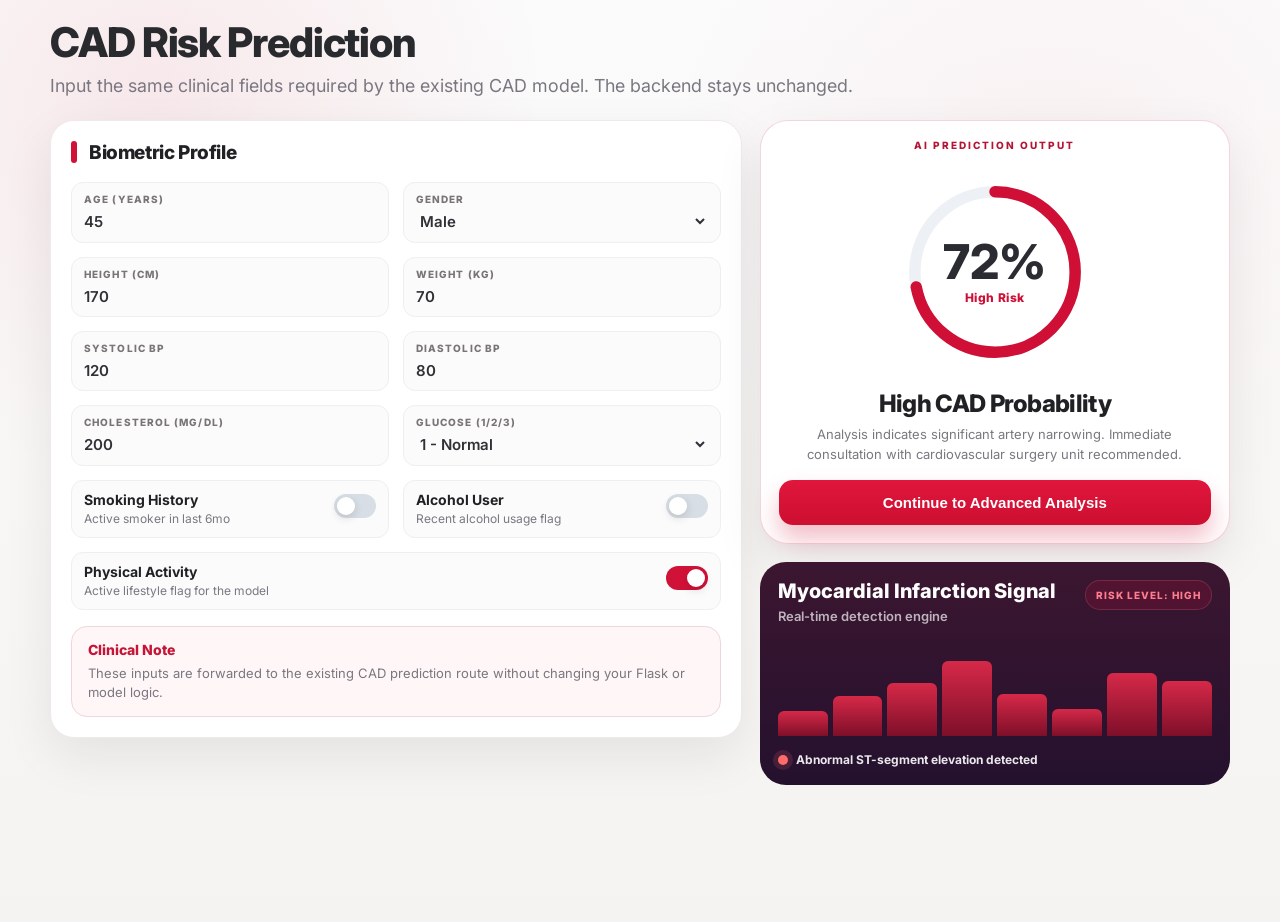
==== templates/cad.html @ d9dc1685 "added three model and made frontedn" ====
<!DOCTYPE html>
<html lang="en">
<head>
    <meta charset="UTF-8">
    <meta name="viewport" content="width=device-width, initial-scale=1.0">
    <title>CAD Risk Prediction</title>
    <link rel="preconnect" href="https://fonts.googleapis.com">
    <link rel="preconnect" href="https://fonts.gstatic.com" crossorigin>
    <link href="https://fonts.googleapis.com/css2?family=Inter:wght@400;500;600;700;800&display=swap" rel="stylesheet">
    <link rel="stylesheet" href="/static/cad.css">
</head>
<body>
    <main class="cad-shell">
        <h1 class="cad-title">CAD Risk Prediction</h1>
        <p class="cad-subtitle">Input the same clinical fields required by the existing CAD model. The backend stays unchanged.</p>

        <div class="cad-grid">
            <section class="panel form-panel">
                <div class="panel-heading">
                    <span class="panel-accent" aria-hidden="true"></span>
                    <h2>Biometric Profile</h2>
                </div>

                <form id="cad-form">
                    <div class="form-grid">
                        <div class="field">
                            <label for="age">Age (years)</label>
                            <input id="age" type="number" value="45" min="1" required>
                        </div>

                        <div class="field">
                            <label for="gender">Gender</label>
                            <select id="gender">
                                <option value="Male">Male</option>
                                <option value="Female">Female</option>
                            </select>
                        </div>

                        <div class="field">
                            <label for="height">Height (cm)</label>
                            <input id="height" type="number" value="170" min="1" required>
                        </div>

                        <div class="field">
                            <label for="weight">Weight (kg)</label>
                            <input id="weight" type="number" value="70" min="1" required>
                        </div>

                        <div class="field">
                            <label for="systolic">Systolic BP</label>
                            <input id="systolic" type="number" value="120" min="1" required>
                        </div>

                        <div class="field">
                            <label for="diastolic">Diastolic BP</label>
                            <input id="diastolic" type="number" value="80" min="1" required>
                        </div>

                        <div class="field">
                            <label for="cholesterol">Cholesterol (mg/dL)</label>
                            <input id="cholesterol" type="number" value="200" min="1" required>
                        </div>

                        <div class="field">
                            <label for="gluc">Glucose (1/2/3)</label>
                            <select id="gluc">
                                <option value="1">1 - Normal</option>
                                <option value="2">2 - Slightly High</option>
                                <option value="3">3 - High</option>
                            </select>
                        </div>
                    </div>

                    <div class="toggle-row">
                        <div class="toggle-field">
                            <div class="toggle-copy">
                                <strong>Smoking History</strong>
                                <span>Active smoker in last 6mo</span>
                            </div>
                            <label class="switch">
                                <input id="smoking" type="checkbox">
                                <span class="slider"></span>
                            </label>
                        </div>

                        <div class="toggle-field">
                            <div class="toggle-copy">
                                <strong>Alcohol User</strong>
                                <span>Recent alcohol usage flag</span>
                            </div>
                            <label class="switch">
                                <input id="alcohol-user" type="checkbox">
                                <span class="slider"></span>
                            </label>
                        </div>

                        <div class="toggle-field span-2">
                            <div class="toggle-copy">
                                <strong>Physical Activity</strong>
                                <span>Active lifestyle flag for the model</span>
                            </div>
                            <label class="switch">
                                <input id="active" type="checkbox" checked>
                                <span class="slider"></span>
                            </label>
                        </div>
                    </div>

                    <div class="note-box">
                        <h3>Clinical Note</h3>
                        <p>These inputs are forwarded to the existing CAD prediction route without changing your Flask or model logic.</p>
                    </div>

                    <div id="form-result" class="result-box hidden"></div>
                </form>
            </section>

            <aside class="output-column">
                <section id="output-card" class="output-card risk-high">
                    <div class="output-topline">AI Prediction Output</div>

                    <div class="ring-wrap" aria-label="CAD probability">
                        <svg viewBox="0 0 220 220">
                            <circle cx="110" cy="110" r="84" fill="none" stroke="#edf0f5" stroke-width="12"></circle>
                            <circle id="risk-ring" class="risk-ring risk-high" cx="110" cy="110" r="84" fill="none" stroke-linecap="round" stroke-width="12" stroke-dasharray="527" stroke-dashoffset="148"></circle>
                        </svg>
                        <div class="ring-center">
                            <div>
                                <strong id="risk-percent">72%</strong>
                                <span id="risk-level">High Risk</span>
                            </div>
                        </div>
                    </div>

                    <div class="output-copy">
                        <h3 id="risk-title">High CAD Probability</h3>
                        <p id="risk-desc">Analysis indicates significant artery narrowing. Immediate consultation with cardiovascular surgery unit recommended.</p>
                    </div>

                    <button class="primary-btn risk-high" id="cad-run-btn" type="button">Continue to Advanced Analysis</button>
                </section>

                <section id="signal-card" class="mini-card risk-high">
                    <div class="mini-head">
                        <div>
                            <h4>Myocardial Infarction Signal</h4>
                            <p style="margin-top:6px;color:rgba(255,255,255,0.68);font-size:13px;font-weight:600;">Real-time detection engine</p>
                        </div>
                        <span id="mini-risk-pill" class="risk-pill">Risk Level: High</span>
                    </div>

                    <div class="bar-chart" aria-label="signal bars">
                        <span style="height:26%"></span>
                        <span style="height:42%"></span>
                        <span style="height:55%"></span>
                        <span style="height:78%"></span>
                        <span style="height:44%"></span>
                        <span style="height:28%"></span>
                        <span style="height:66%"></span>
                        <span style="height:58%"></span>
                    </div>

                    <div id="signal-line" class="signal-line"><span class="signal-dot"></span> Abnormal ST-segment elevation detected</div>
                </section>
            </aside>
        </div>
    </main>

    <script>
        const form = document.getElementById('cad-form');
        const runButton = document.getElementById('cad-run-btn');
        const resultBox = document.getElementById('form-result');
        const outputCard = document.getElementById('output-card');
        const signalCard = document.getElementById('signal-card');
        const riskPercent = document.getElementById('risk-percent');
        const riskLevel = document.getElementById('risk-level');
        const riskTitle = document.getElementById('risk-title');
        const riskDesc = document.getElementById('risk-desc');
        const riskRing = document.getElementById('risk-ring');
        const miniRiskPill = document.getElementById('mini-risk-pill');
        const signalLine = document.getElementById('signal-line');

        function applyRiskTheme(theme) {
            outputCard.classList.remove('risk-low', 'risk-moderate', 'risk-high');
            signalCard.classList.remove('risk-low', 'risk-moderate', 'risk-high');
            runButton.classList.remove('risk-low', 'risk-moderate', 'risk-high');
            riskRing.classList.remove('risk-low', 'risk-moderate', 'risk-high');

            outputCard.classList.add(theme);
            signalCard.classList.add(theme);
            runButton.classList.add(theme);
            riskRing.classList.add(theme);
        }

        function updateVisuals(probability) {
            const safeProbability = Number.isFinite(probability) ? probability : 72;
            riskPercent.textContent = `${Math.round(safeProbability)}%`;

            let theme = 'risk-high';
            if (safeProbability < 35) {
                theme = 'risk-low';
                riskLevel.textContent = 'Lower Risk';
                riskTitle.textContent = 'Lower CAD Probability';
                riskDesc.textContent = 'Analysis suggests a lower probability of coronary artery disease. Continue routine clinical monitoring.';
                miniRiskPill.textContent = 'Risk Level: Low';
                signalLine.innerHTML = '<span class="signal-dot"></span> Stable rhythm pattern detected';
            } else if (safeProbability < 65) {
                theme = 'risk-moderate';
                riskLevel.textContent = 'Moderate Risk';
                riskTitle.textContent = 'Moderate CAD Probability';
                riskDesc.textContent = 'Analysis indicates an intermediate risk profile. Consider follow-up testing and lifestyle review.';
                miniRiskPill.textContent = 'Risk Level: Moderate';
                signalLine.innerHTML = '<span class="signal-dot"></span> Borderline cardiac markers observed';
            } else {
                theme = 'risk-high';
                riskLevel.textContent = 'High Risk';
                riskTitle.textContent = 'High CAD Probability';
                riskDesc.textContent = 'Analysis indicates significant artery narrowing. Immediate consultation with cardiovascular surgery unit recommended.';
                miniRiskPill.textContent = 'Risk Level: High';
                signalLine.innerHTML = '<span class="signal-dot"></span> Abnormal ST-segment elevation detected';
            }

            applyRiskTheme(theme);

            const circumference = 527;
            const offset = circumference - (circumference * Math.min(Math.max(safeProbability, 0), 100) / 100);
            riskRing.setAttribute('stroke-dashoffset', String(offset));
        }

        async function runCadPrediction() {
            runButton.disabled = true;
            runButton.textContent = 'Running...';
            resultBox.classList.add('hidden');

            const payload = {
                age: parseFloat(document.getElementById('age').value),
                gender: document.getElementById('gender').value,
                height: parseFloat(document.getElementById('height').value),
                weight: parseFloat(document.getElementById('weight').value),
                ap_hi: parseFloat(document.getElementById('systolic').value),
                ap_lo: parseFloat(document.getElementById('diastolic').value),
                cholesterol: parseFloat(document.getElementById('cholesterol').value),
                gluc: parseInt(document.getElementById('gluc').value, 10),
                smoke: document.getElementById('smoking').checked ? 1 : 0,
                alco: document.getElementById('alcohol-user').checked ? 1 : 0,
                active: document.getElementById('active').checked ? 1 : 0
            };

            try {
                const res = await fetch('/predict/cad', {
                    method: 'POST',
                    headers: { 'Content-Type': 'application/json' },
                    body: JSON.stringify(payload)
                });
                const data = await res.json();

                if (!res.ok) {
                    resultBox.textContent = data.error || 'CAD prediction failed.';
                    resultBox.classList.remove('hidden');
                    return;
                }

                const probability = typeof data.probability === 'number' ? data.probability : 72;
                updateVisuals(probability);
                resultBox.innerHTML = `<strong>Result:</strong> ${data.risk_label}<br><strong>Probability:</strong> ${probability}%`;
                resultBox.classList.remove('hidden');
            } catch (error) {
                resultBox.textContent = 'Failed to connect to CAD endpoint.';
                resultBox.classList.remove('hidden');
            } finally {
                runButton.disabled = false;
                runButton.textContent = 'Continue to Advanced Analysis';
            }
        }

        form.addEventListener('submit', (event) => {
            event.preventDefault();
            runCadPrediction();
        });

        runButton.addEventListener('click', runCadPrediction);
        updateVisuals(72);
    </script>
</body>
</html>
---- static/cad.css ----
:root {
    --bg: #f7f6f4;
    --surface: #ffffff;
    --surface-soft: #fbfbfc;
    --surface-border: #f0e9ea;
    --text-main: #202124;
    --text-muted: #7a7780;
    --accent: #d11238;
    --accent-soft: #fdecef;
    --shadow: 0 18px 50px rgba(24, 18, 22, 0.08);
}

* {
    box-sizing: border-box;
    margin: 0;
    padding: 0;
}

body {
    font-family: 'Inter', sans-serif;
    background:
        radial-gradient(circle at 12% 10%, rgba(209, 18, 56, 0.08) 0, rgba(209, 18, 56, 0) 28%),
        radial-gradient(circle at 82% 18%, rgba(209, 18, 56, 0.04) 0, rgba(209, 18, 56, 0) 30%),
        linear-gradient(180deg, #fbfbfb 0%, #f5f3f1 100%);
    color: var(--text-main);
    min-height: 100vh;
}

.cad-shell {
    width: min(1180px, 94vw);
    margin: 22px auto 28px;
}

.cad-title {
    font-size: clamp(30px, 3.2vw, 52px);
    line-height: 1;
    letter-spacing: -1.1px;
    font-weight: 800;
    color: #292a2e;
}

.cad-subtitle {
    margin-top: 10px;
    max-width: 980px;
    color: var(--text-muted);
    font-size: clamp(14px, 1.4vw, 18px);
    line-height: 1.5;
}

.cad-grid {
    margin-top: 20px;
    display: grid;
    grid-template-columns: 1.25fr 0.85fr;
    gap: 18px;
    align-items: start;
}

.panel {
    background: var(--surface);
    border: 1px solid var(--surface-border);
    border-radius: 24px;
    box-shadow: var(--shadow);
}

.form-panel {
    padding: 20px;
}

.panel-heading {
    display: flex;
    align-items: center;
    gap: 12px;
    margin-bottom: 18px;
}

.panel-accent {
    width: 6px;
    height: 22px;
    border-radius: 999px;
    background: var(--accent);
    flex: 0 0 auto;
}

.panel-heading h2 {
    font-size: 19px;
    font-weight: 800;
    letter-spacing: -0.4px;
}

.form-grid {
    display: grid;
    grid-template-columns: repeat(2, minmax(0, 1fr));
    gap: 14px;
}

.field,
.toggle-field {
    background: var(--surface-soft);
    border: 1px solid #efeff2;
    border-radius: 12px;
    min-height: 58px;
    padding: 10px 12px;
}

.field label,
.toggle-field label {
    display: block;
    font-size: 10px;
    letter-spacing: 1.1px;
    text-transform: uppercase;
    color: #7a7476;
    font-weight: 800;
    margin-bottom: 6px;
}

.field input,
.field select {
    width: 100%;
    border: none;
    outline: none;
    background: transparent;
    font: inherit;
    color: #303036;
    font-size: 15px;
    font-weight: 600;
}

.field input::placeholder {
    color: #b0acb1;
    font-weight: 500;
}

.span-2 {
    grid-column: span 2;
}

.toggle-row {
    display: grid;
    grid-template-columns: repeat(2, minmax(0, 1fr));
    gap: 14px;
    margin-top: 14px;
}

.toggle-field {
    display: flex;
    align-items: center;
    justify-content: space-between;
    gap: 10px;
}

.toggle-copy {
    display: flex;
    flex-direction: column;
    gap: 3px;
}

.toggle-copy strong {
    font-size: 14px;
    font-weight: 700;
}

.toggle-copy span {
    font-size: 12px;
    color: var(--text-muted);
    line-height: 1.35;
}

.switch {
    position: relative;
    width: 42px;
    height: 24px;
    flex: 0 0 auto;
}

.switch input {
    opacity: 0;
    width: 0;
    height: 0;
}

.slider {
    position: absolute;
    cursor: pointer;
    inset: 0;
    background: #d8dee5;
    transition: 0.2s;
    border-radius: 999px;
}

.slider:before {
    position: absolute;
    content: "";
    height: 18px;
    width: 18px;
    left: 3px;
    top: 3px;
    background-color: white;
    transition: 0.2s;
    border-radius: 50%;
    box-shadow: 0 3px 10px rgba(0, 0, 0, 0.14);
}

.switch input:checked + .slider {
    background: var(--accent);
}

.switch input:checked + .slider:before {
    transform: translateX(18px);
}

.note-box {
    margin-top: 16px;
    background: #fff6f7;
    border: 1px solid #f0d6dc;
    border-radius: 16px;
    padding: 14px 16px;
}

.note-box h3 {
    font-size: 14px;
    font-weight: 800;
    color: #c51436;
    margin-bottom: 6px;
}

.note-box p {
    color: var(--text-muted);
    font-size: 13px;
    line-height: 1.45;
}

.output-column {
    display: grid;
    gap: 18px;
}

.output-card {
    padding: 18px;
    background: var(--surface);
    border: 1px solid var(--surface-border);
    border-radius: 28px;
    box-shadow: var(--shadow);
}

.output-card.risk-low,
.output-card.risk-moderate,
.output-card.risk-high {
    transition: border-color 0.2s ease, box-shadow 0.2s ease;
}

.output-card.risk-low {
    border-color: rgba(22, 163, 74, 0.14);
}

.output-card.risk-moderate {
    border-color: rgba(245, 158, 11, 0.18);
}

.output-card.risk-high {
    border-color: rgba(209, 18, 56, 0.18);
}

.output-topline {
    text-align: center;
    font-size: 10px;
    letter-spacing: 2px;
    text-transform: uppercase;
    color: #8a8086;
    font-weight: 800;
    margin-bottom: 16px;
}

.output-card.risk-low .output-topline {
    color: #0f8f4d;
}

.output-card.risk-moderate .output-topline {
    color: #c97a10;
}

.output-card.risk-high .output-topline {
    color: #b51535;
}

.ring-wrap {
    width: 210px;
    height: 210px;
    margin: 0 auto;
    position: relative;
}

.ring-wrap svg {
    width: 100%;
    height: 100%;
    transform: rotate(-90deg);
}

.risk-ring {
    transition: stroke 0.2s ease, stroke-dashoffset 0.35s ease;
}

.risk-ring.risk-low {
    stroke: #16a34a;
}

.risk-ring.risk-moderate {
    stroke: #f59e0b;
}

.risk-ring.risk-high {
    stroke: #cf0f35;
}

.ring-center {
    position: absolute;
    inset: 0;
    display: grid;
    place-items: center;
    text-align: center;
}

.ring-center strong {
    display: block;
    font-size: 48px;
    line-height: 1;
    font-weight: 800;
    color: #2b2c31;
}

.ring-center span {
    margin-top: 4px;
    display: block;
    font-size: 12px;
    font-weight: 800;
    color: var(--accent);
    letter-spacing: 0.4px;
}

#risk-level {
    transition: color 0.2s ease;
}

.output-card.risk-low #risk-level {
    color: #16a34a;
}

.output-card.risk-moderate #risk-level {
    color: #f59e0b;
}

.output-card.risk-high #risk-level {
    color: #cf0f35;
}

.output-copy {
    margin-top: 14px;
    text-align: center;
}

.output-copy h3 {
    font-size: 24px;
    line-height: 1.1;
    font-weight: 800;
    letter-spacing: -0.7px;
    margin-bottom: 8px;
}

.output-copy p {
    color: var(--text-muted);
    font-size: 13px;
    line-height: 1.5;
}

.primary-btn {
    display: block;
    width: 100%;
    margin-top: 16px;
    border: none;
    border-radius: 14px;
    padding: 14px 16px;
    background: linear-gradient(180deg, #e1163d 0%, #cc0f31 100%);
    color: white;
    font-size: 15px;
    font-weight: 800;
    cursor: pointer;
    box-shadow: 0 14px 24px rgba(209, 18, 56, 0.28);
}

.primary-btn.risk-low {
    background: linear-gradient(180deg, #19a75b 0%, #128145 100%);
    box-shadow: 0 14px 24px rgba(22, 163, 74, 0.22);
}

.primary-btn.risk-moderate {
    background: linear-gradient(180deg, #f5a623 0%, #d88212 100%);
    box-shadow: 0 14px 24px rgba(245, 158, 11, 0.22);
}

.primary-btn.risk-high {
    background: linear-gradient(180deg, #e1163d 0%, #cc0f31 100%);
    box-shadow: 0 14px 24px rgba(209, 18, 56, 0.28);
}

.mini-card.risk-low .risk-pill {
    color: #91f5bf;
    background: rgba(22, 163, 74, 0.14);
    border-color: rgba(145, 245, 191, 0.18);
}

.mini-card.risk-moderate .risk-pill {
    color: #ffd08a;
    background: rgba(245, 158, 11, 0.14);
    border-color: rgba(255, 208, 138, 0.18);
}

.mini-card.risk-high .risk-pill {
    color: #ff7d8f;
    background: rgba(209, 18, 56, 0.16);
    border-color: rgba(255, 125, 143, 0.2);
}

.mini-card.risk-low .signal-dot {
    background: #22c55e;
    box-shadow: 0 0 0 5px rgba(34, 197, 94, 0.15);
}

.mini-card.risk-moderate .signal-dot {
    background: #f59e0b;
    box-shadow: 0 0 0 5px rgba(245, 158, 11, 0.15);
}

.mini-card.risk-high .signal-dot {
    background: #ff6b6b;
    box-shadow: 0 0 0 5px rgba(255, 107, 107, 0.15);
}

.mini-card {
    padding: 18px;
    border-radius: 26px;
    background: linear-gradient(180deg, #3c1630 0%, #24112e 100%);
    color: white;
}

.mini-head {
    display: flex;
    align-items: flex-start;
    justify-content: space-between;
    gap: 12px;
    margin-bottom: 16px;
}

.mini-head h4 {
    font-size: 20px;
    line-height: 1.1;
    font-weight: 800;
}

.risk-pill {
    border-radius: 999px;
    padding: 8px 10px;
    font-size: 10px;
    font-weight: 800;
    text-transform: uppercase;
    letter-spacing: 1px;
    color: #ff7d8f;
    background: rgba(209, 18, 56, 0.16);
    border: 1px solid rgba(255, 125, 143, 0.2);
}

.bar-chart {
    display: grid;
    grid-template-columns: repeat(8, 1fr);
    gap: 5px;
    align-items: end;
    height: 96px;
    margin: 10px 0 16px;
}

.bar-chart span {
    display: block;
    border-radius: 6px 6px 0 0;
    background: linear-gradient(180deg, #d62948 0%, #7e0f29 100%);
}

.signal-line {
    display: flex;
    align-items: center;
    gap: 8px;
    color: rgba(255, 255, 255, 0.9);
    font-size: 12px;
    font-weight: 700;
}

.signal-dot {
    width: 10px;
    height: 10px;
    border-radius: 50%;
    background: #ff6b6b;
    box-shadow: 0 0 0 5px rgba(255, 107, 107, 0.15);
}

.hidden {
    display: none;
}

.result-box {
    margin-top: 16px;
    border-radius: 16px;
    border: 1px solid #f0d6dc;
    background: #fff;
    padding: 14px 16px;
}

.result-box h4 {
    font-size: 18px;
    font-weight: 800;
    margin-bottom: 6px;
}

.result-box p {
    color: var(--text-muted);
    font-size: 13px;
    line-height: 1.45;
}

@media (max-width: 980px) {
    .cad-grid {
        grid-template-columns: 1fr;
    }
}

@media (max-width: 640px) {
    .cad-shell {
        width: min(1180px, 95vw);
        margin-top: 14px;
    }

    .form-grid,
    .toggle-row {
        grid-template-columns: 1fr;
    }

    .span-2 {
        grid-column: auto;
    }
}
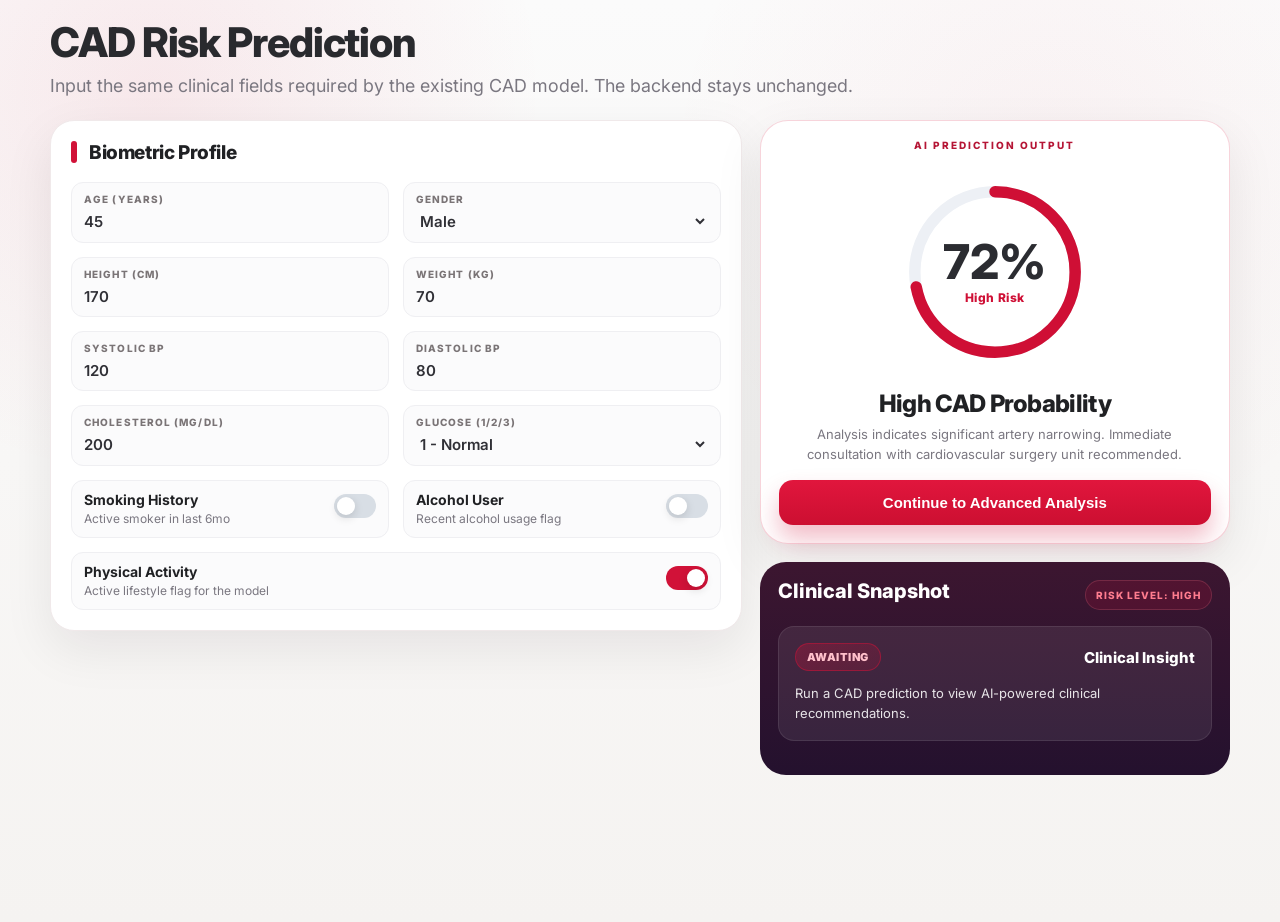
==== commit 14e86d58: ":Fixed the frontend and integrated explainable-AI" ====
--- a/templates/cad.html
+++ b/templates/cad.html
@@ -106,11 +106,6 @@
                         </div>
                     </div>
 
-                    <div class="note-box">
-                        <h3>Clinical Note</h3>
-                        <p>These inputs are forwarded to the existing CAD prediction route without changing your Flask or model logic.</p>
-                    </div>
-
                     <div id="form-result" class="result-box hidden"></div>
                 </form>
             </section>
@@ -143,24 +138,21 @@
                 <section id="signal-card" class="mini-card risk-high">
                     <div class="mini-head">
                         <div>
-                            <h4>Myocardial Infarction Signal</h4>
-                            <p style="margin-top:6px;color:rgba(255,255,255,0.68);font-size:13px;font-weight:600;">Real-time detection engine</p>
+                            <h4>Clinical Snapshot</h4>
                         </div>
                         <span id="mini-risk-pill" class="risk-pill">Risk Level: High</span>
                     </div>
 
-                    <div class="bar-chart" aria-label="signal bars">
-                        <span style="height:26%"></span>
-                        <span style="height:42%"></span>
-                        <span style="height:55%"></span>
-                        <span style="height:78%"></span>
-                        <span style="height:44%"></span>
-                        <span style="height:28%"></span>
-                        <span style="height:66%"></span>
-                        <span style="height:58%"></span>
-                    </div>
-
-                    <div id="signal-line" class="signal-line"><span class="signal-dot"></span> Abnormal ST-segment elevation detected</div>
+                    <div id="signal-summary" class="signal-summary" aria-label="CAD input summary">
+                        <div class="snapshot-explanation">
+                            <div class="snapshot-explanation-head">
+                                <span class="snapshot-tag">Awaiting</span>
+                                <strong>Model Explanation</strong>
+                            </div>
+                            <p>Run a CAD prediction to view the Groq explanation and preventive measures.</p>
+                        </div>
+                    </div>
+
                 </section>
             </aside>
         </div>
@@ -178,7 +170,7 @@
         const riskDesc = document.getElementById('risk-desc');
         const riskRing = document.getElementById('risk-ring');
         const miniRiskPill = document.getElementById('mini-risk-pill');
-        const signalLine = document.getElementById('signal-line');
+        const signalSummary = document.getElementById('signal-summary');
 
         function applyRiskTheme(theme) {
             outputCard.classList.remove('risk-low', 'risk-moderate', 'risk-high');
@@ -192,7 +184,37 @@
             riskRing.classList.add(theme);
         }
 
-        function updateVisuals(probability) {
+        function buildClinicalSummary(explanation) {
+            const explanationHtml = explanation ? `
+                <div class="snapshot-explanation">
+                    <div class="snapshot-explanation-head">
+                        <span class="snapshot-tag">${explanation.provider === 'groq' ? 'Groq AI' : 'Local Fallback'}</span>
+                        <strong>Clinical Insight</strong>
+                    </div>
+                    <p class="snapshot-summary">${explanation.summary || 'No explanation returned.'}</p>
+                    ${Array.isArray(explanation.recommendations) && explanation.recommendations.length ? `
+                        <div class="recommendations-section">
+                            <p class="recommendations-title">Key Actions:</p>
+                            <ul class="snapshot-list">
+                                ${explanation.recommendations.map((item) => `<li><span class="bullet">•</span> ${item}</li>`).join('')}
+                            </ul>
+                        </div>
+                    ` : ''}
+                </div>
+            ` : `
+                <div class="snapshot-explanation">
+                    <div class="snapshot-explanation-head">
+                        <span class="snapshot-tag">Awaiting</span>
+                        <strong>Clinical Insight</strong>
+                    </div>
+                    <p>Run a CAD prediction to view AI-powered clinical recommendations.</p>
+                </div>
+            `;
+
+            signalSummary.innerHTML = explanationHtml;
+        }
+
+        function updateVisuals(probability, data) {
             const safeProbability = Number.isFinite(probability) ? probability : 72;
             riskPercent.textContent = `${Math.round(safeProbability)}%`;
 
@@ -203,24 +225,22 @@
                 riskTitle.textContent = 'Lower CAD Probability';
                 riskDesc.textContent = 'Analysis suggests a lower probability of coronary artery disease. Continue routine clinical monitoring.';
                 miniRiskPill.textContent = 'Risk Level: Low';
-                signalLine.innerHTML = '<span class="signal-dot"></span> Stable rhythm pattern detected';
             } else if (safeProbability < 65) {
                 theme = 'risk-moderate';
                 riskLevel.textContent = 'Moderate Risk';
                 riskTitle.textContent = 'Moderate CAD Probability';
                 riskDesc.textContent = 'Analysis indicates an intermediate risk profile. Consider follow-up testing and lifestyle review.';
                 miniRiskPill.textContent = 'Risk Level: Moderate';
-                signalLine.innerHTML = '<span class="signal-dot"></span> Borderline cardiac markers observed';
             } else {
                 theme = 'risk-high';
                 riskLevel.textContent = 'High Risk';
                 riskTitle.textContent = 'High CAD Probability';
                 riskDesc.textContent = 'Analysis indicates significant artery narrowing. Immediate consultation with cardiovascular surgery unit recommended.';
                 miniRiskPill.textContent = 'Risk Level: High';
-                signalLine.innerHTML = '<span class="signal-dot"></span> Abnormal ST-segment elevation detected';
             }
 
             applyRiskTheme(theme);
+            buildClinicalSummary(data && data.explanation ? data.explanation : null);
 
             const circumference = 527;
             const offset = circumference - (circumference * Math.min(Math.max(safeProbability, 0), 100) / 100);
@@ -261,7 +281,7 @@
                 }
 
                 const probability = typeof data.probability === 'number' ? data.probability : 72;
-                updateVisuals(probability);
+                updateVisuals(probability, data);
                 resultBox.innerHTML = `<strong>Result:</strong> ${data.risk_label}<br><strong>Probability:</strong> ${probability}%`;
                 resultBox.classList.remove('hidden');
             } catch (error) {
--- a/static/cad.css
+++ b/static/cad.css
@@ -233,7 +233,6 @@
     display: grid;
     gap: 18px;
 }
-
 .output-card {
     padding: 18px;
     background: var(--surface);
@@ -467,20 +466,150 @@
     border: 1px solid rgba(255, 125, 143, 0.2);
 }
 
-.bar-chart {
+.signal-summary {
     display: grid;
-    grid-template-columns: repeat(8, 1fr);
-    gap: 5px;
-    align-items: end;
-    height: 96px;
-    margin: 10px 0 16px;
-}
-
-.bar-chart span {
+    gap: 12px;
+    margin: 8px 0 16px;
+}
+
+.snapshot-grid {
+    display: grid;
+    grid-template-columns: repeat(2, minmax(0, 1fr));
+    gap: 10px;
+    margin: 8px 0 16px;
+}
+
+.signal-item {
+    padding: 10px 12px;
+    border-radius: 14px;
+    background: rgba(255, 255, 255, 0.08);
+    border: 1px solid rgba(255, 255, 255, 0.08);
+    backdrop-filter: blur(8px);
+}
+
+.signal-item span {
     display: block;
-    border-radius: 6px 6px 0 0;
-    background: linear-gradient(180deg, #d62948 0%, #7e0f29 100%);
-}
+    font-size: 10px;
+    letter-spacing: 1px;
+    text-transform: uppercase;
+    color: rgba(255, 255, 255, 0.72);
+    font-weight: 800;
+    margin-bottom: 6px;
+}
+
+.signal-item strong {
+    display: block;
+    font-size: 14px;
+    line-height: 1.2;
+    color: #ffffff;
+    font-weight: 800;
+}
+
+.mini-card.risk-low .signal-item {
+    background: rgba(255, 255, 255, 0.08);
+}
+
+.mini-card.risk-moderate .signal-item {
+    background: rgba(255, 255, 255, 0.08);
+}
+
+.mini-card.risk-high .signal-item {
+    background: rgba(255, 255, 255, 0.08);
+}
+
+.snapshot-explanation {
+    padding: 16px;
+    border-radius: 16px;
+    background: rgba(255, 255, 255, 0.08);
+    border: 1px solid rgba(255, 255, 255, 0.09);
+}
+
+.snapshot-explanation-head {
+    display: flex;
+    align-items: center;
+    justify-content: space-between;
+    gap: 10px;
+    margin-bottom: 12px;
+}
+
+.snapshot-explanation-head strong {
+    font-size: 15px;
+    font-weight: 800;
+    color: #ffffff;
+}
+
+.snapshot-tag {
+    display: inline-flex;
+    align-items: center;
+    justify-content: center;
+    padding: 6px 11px;
+    border-radius: 999px;
+    font-size: 11px;
+    font-weight: 900;
+    letter-spacing: 0.5px;
+    text-transform: uppercase;
+    background: linear-gradient(135deg, rgba(209, 18, 56, 0.3) 0%, rgba(209, 18, 56, 0.15) 100%);
+    border: 1px solid rgba(209, 18, 56, 0.5);
+    color: #ffc0cb;
+}
+
+.snapshot-summary {
+    color: rgba(255, 255, 255, 0.90);
+    font-size: 14px;
+    line-height: 1.6;
+    margin-bottom: 0;
+}
+
+.snapshot-explanation p {
+    color: rgba(255, 255, 255, 0.88);
+    font-size: 13px;
+    line-height: 1.55;
+}
+
+.recommendations-section {
+    margin-top: 14px;
+    padding-top: 14px;
+    border-top: 1px solid rgba(255, 255, 255, 0.1);
+}
+
+.recommendations-title {
+    font-size: 12px;
+    font-weight: 700;
+    text-transform: uppercase;
+    letter-spacing: 0.5px;
+    color: rgba(255, 255, 255, 0.7);
+    margin-bottom: 8px !important;
+}
+
+.snapshot-list {
+    list-style: none;
+    padding: 0;
+    margin: 0;
+    color: rgba(255, 255, 255, 0.92);
+    font-size: 13px;
+    line-height: 1.6;
+}
+
+.snapshot-list li {
+    display: flex;
+    gap: 9px;
+    margin-bottom: 8px;
+    align-items: flex-start;
+}
+
+.snapshot-list .bullet {
+    flex-shrink: 0;
+    color: rgba(209, 18, 56, 0.8);
+    font-weight: 900;
+    margin-top: 1px;
+}
+
+.snapshot-list li + li {
+    margin-top: 8px;
+}
+
+.signal-line {
+    display: flex;
 
 .signal-line {
     display: flex;
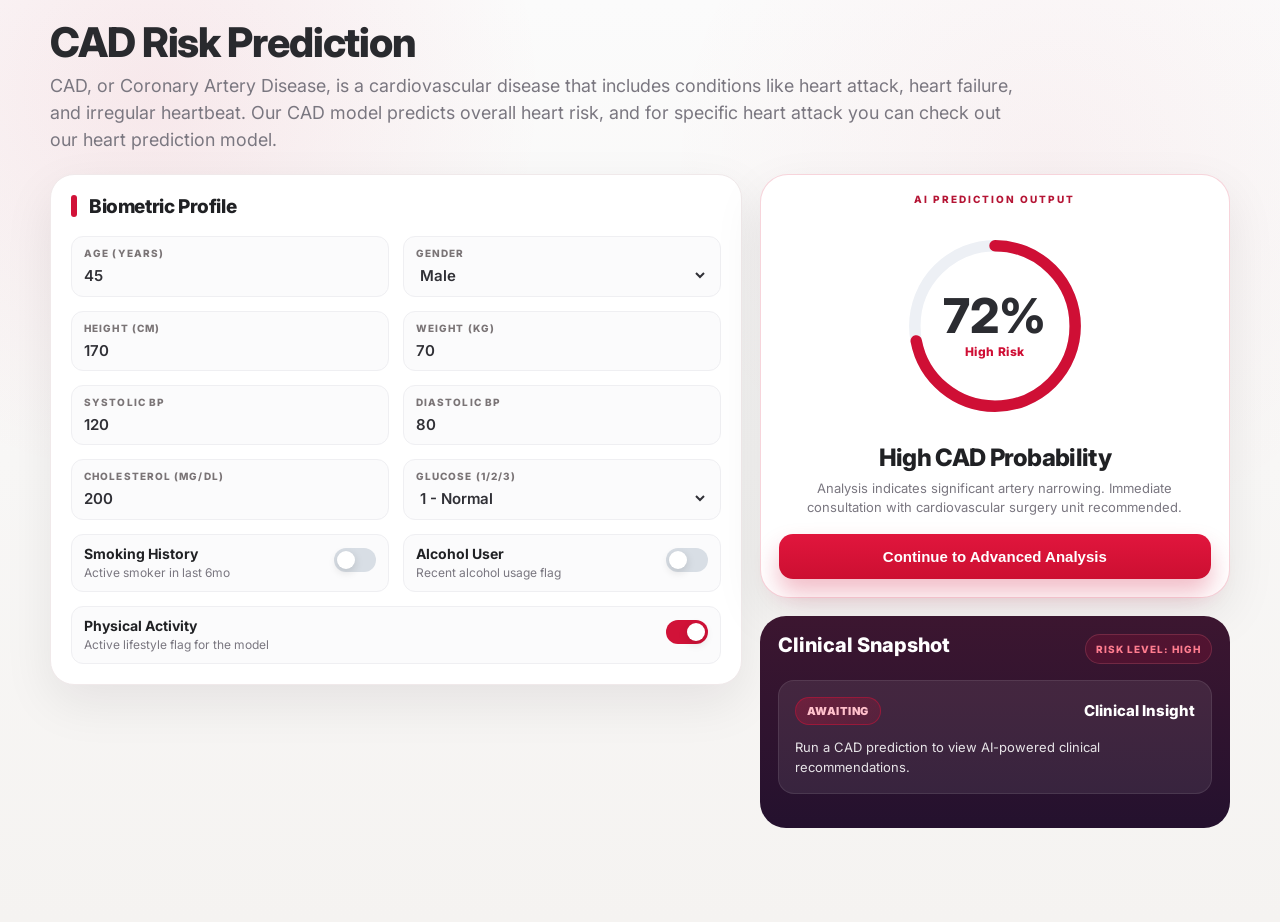
==== commit a431b2de: "fix:ecg model loader" ====
--- a/templates/cad.html
+++ b/templates/cad.html
@@ -12,11 +12,12 @@
 <body>
     <main class="cad-shell">
         <h1 class="cad-title">CAD Risk Prediction</h1>
-        <p class="cad-subtitle">Input the same clinical fields required by the existing CAD model. The backend stays unchanged.</p>
+        <p class="cad-subtitle">CAD, or Coronary Artery Disease, is a cardiovascular disease that includes conditions like heart attack, heart failure, and irregular heartbeat. Our CAD model predicts overall heart risk, and for specific heart attack you can check out our heart prediction model.</p>
 
         <div class="cad-grid">
             <section class="panel form-panel">
                 <div class="panel-heading">
+
                     <span class="panel-accent" aria-hidden="true"></span>
                     <h2>Biometric Profile</h2>
                 </div>
